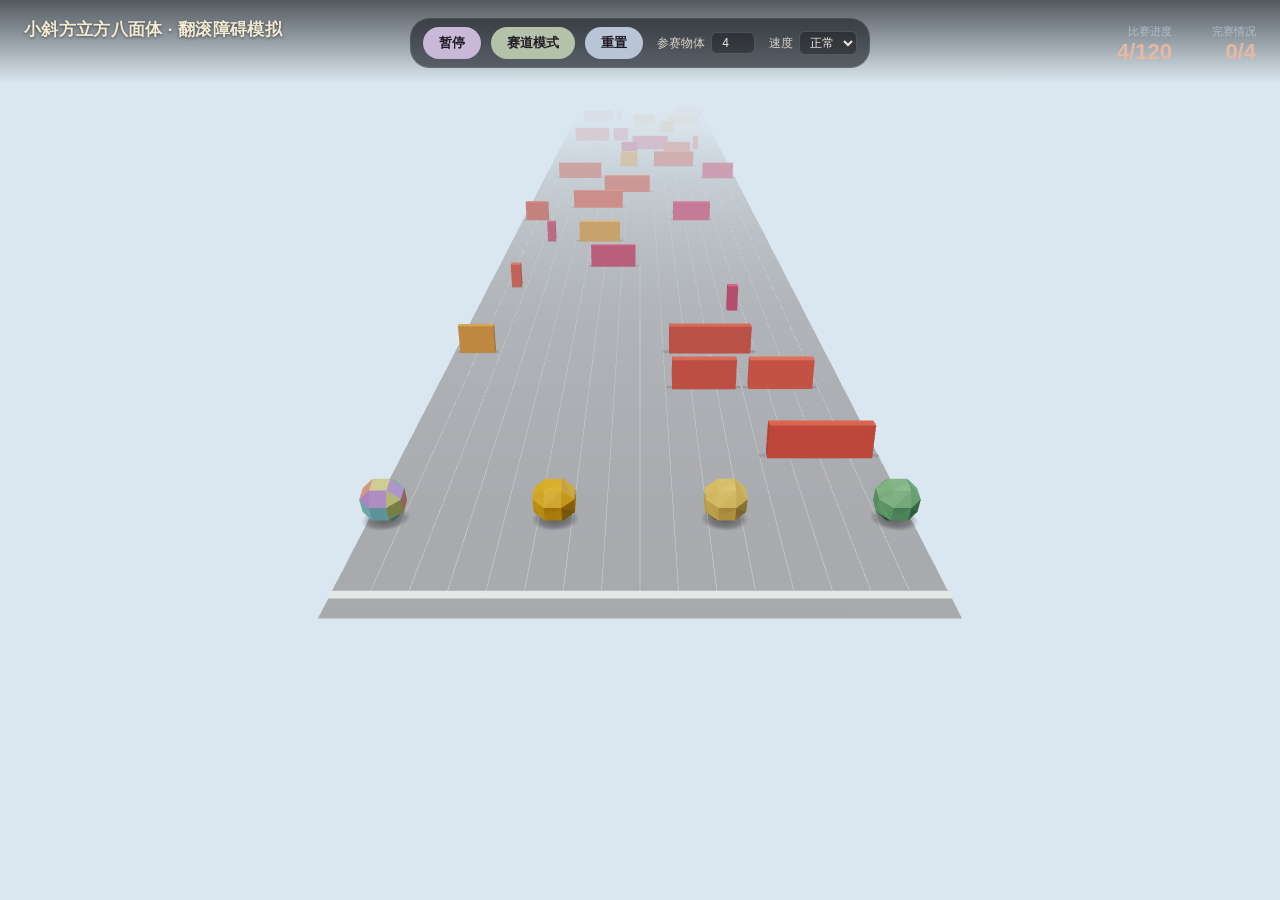
==== index.html @ 396340b4 "fix(compare): round 0's export already shows each racer's own vicinity frames[0] previously left exp" ====
<!doctype html>
<html lang="zh">
<head>
  <meta charset="utf-8" />
  <meta name="viewport" content="width=device-width, initial-scale=1" />
  <title>翻滚多面体 · 障碍模拟</title>
  <link rel="stylesheet" href="style.css?v=9" />
  <script type="importmap">
    {
      "imports": {
        "three": "./vendor/three.module.min.js"
      }
    }
  </script>
</head>
<body>
  <div id="app">
    <canvas id="scene"></canvas>
    <canvas id="scene2d"></canvas>

    <header id="hud">
      <h1>小斜方立方八面体 · 翻滚障碍模拟</h1>
      <div id="stats">
        <div class="stat"><span id="label-a" class="label">前进格数</span><span id="stat-a" class="value">0</span></div>
        <div class="stat"><span id="label-b" class="label">躲避次数</span><span id="stat-b" class="value">0</span></div>
      </div>
    </header>

    <div id="controls">
      <button id="btn-toggle" type="button">暂停</button>
      <button id="btn-gametype" type="button">赛道模式</button>
      <button id="btn-map-strategy" type="button" hidden>A* 寻路</button>
      <button id="btn-reset" type="button">重置</button>
      <button id="btn-save-map" type="button" hidden>保存地图</button>
      <button id="btn-open-map" type="button" hidden>打开地图</button>
      <!-- Compare mode only (see main.js syncRacerControl) - exports the
           current map info + the #compare-stats-panel's own numbers as a
           two-sheet .xlsx workbook, see Game#exportCompareExcel. -->
      <button id="btn-export-excel" type="button" hidden>导出数据(Excel)</button>
      <button id="btn-color-panel" type="button" hidden>颜色设置</button>
      <input id="open-map-file" type="file" accept="application/json" hidden style="display:none" />
      <!-- Only unhidden in agent mode 4 or compare mode (see main.js
           syncRacerControl), where there are enough controls to need a
           deliberate second row - every other mode/strategy keeps flowing
           everything into one row exactly as before. -->
      <div id="controls-break" hidden></div>
      <label id="racer-label">
        <span id="racer-label-text">参赛物体</span>
        <input id="racer-count" type="number" min="1" max="8" step="1" value="4" inputmode="numeric" />
      </label>
      <!-- Shared between agent mode 4 and compare mode - which underlying
           field these read/write (agent4MapSize/agent4Seed vs
           compareMapSize/compareSeed) depends on which one is active; see
           main.js syncRacerControl/applyAgent4MapSize/applyAgent4Seed. -->
      <label id="agent4-mapsize-label" hidden>
        地图边长
        <input id="agent4-mapsize" type="number" min="4" max="40" step="1" value="8" inputmode="numeric" />
      </label>
      <label id="agent4-seed-label" hidden>
        随机因子
        <input id="agent4-seed" type="number" step="1" value="-1" inputmode="numeric" title="-1 表示每次随机" />
      </label>
      <label id="compare-mode-label" hidden>
        寻路模式
        <select id="compare-mode">
          <option value="a">A</option>
          <option value="b">B</option>
          <option value="c">C</option>
          <option value="d">D</option>
        </select>
      </label>
      <label id="compare-prob-label" hidden>
        障碍物概率
        <input id="compare-prob" type="number" min="0" max="0.6" step="0.01" value="0.32" inputmode="decimal" />
      </label>
      <label id="speed-label">
        速度
        <select id="speed">
          <option value="slow">慢</option>
          <option value="normal" selected>正常</option>
          <option value="fast">快</option>
        </select>
      </label>
    </div>

    <!-- Only unhidden in agent mode 4 or compare mode (see main.js
         syncRacerControl), toggled open/closed independently by
         btn-color-panel. Populated dynamically (one swatch per current
         racer) by main.js's syncColorPanel. -->
    <div id="agent4-color-panel" hidden></div>

    <!-- Compare mode only - a small always-on readout of the current run's
         stats (see main.js's updateCompareStatsPanel, polled on an
         interval so it keeps advancing/settles correctly even though it
         isn't driven by Game#onStats). Rows are static; only the values get
         rewritten. -->
    <div id="compare-stats-panel" hidden>
      <div class="stat-row"><span>发现目标轮数</span><span id="compare-stat-discover">--</span></div>
      <div class="stat-row"><span>发现到完成轮数</span><span id="compare-stat-finish">--</span></div>
      <div class="stat-row"><span>总让位次数</span><span id="compare-stat-yields">0</span></div>
      <div class="stat-row"><span>无法到达数</span><span id="compare-stat-stuck">0</span></div>
      <div class="stat-row"><span>总步数</span><span id="compare-stat-steps">0</span></div>
      <div class="stat-row"><span>总轮数</span><span id="compare-stat-ticks">0</span></div>
      <div class="stat-row"><span>平均每轮耗时</span><span id="compare-stat-tickms">--</span></div>
    </div>
  </div>

  <script type="module" src="js/main.js?v=141"></script>
</body>
</html>
---- style.css ----
* {
  box-sizing: border-box;
}

/* The browser's default [hidden] { display: none } only wins on
   specificity ties - an ID-selector rule elsewhere that sets its own
   `display` (several control-bar labels do, to lay themselves out as a
   flex row) beats it and renders the element anyway despite `hidden` being
   set. This unconditionally wins instead, so toggling the `hidden`
   property/attribute from JS always actually hides the element. */
[hidden] {
  display: none !important;
}

html, body {
  margin: 0;
  padding: 0;
  width: 100%;
  height: 100%;
  background: #14181f;
  color: #ece6df;
  font-family: -apple-system, BlinkMacSystemFont, "Segoe UI", "PingFang SC", "Microsoft YaHei", sans-serif;
  overflow: hidden;
}

#app {
  position: relative;
  width: 100%;
  height: 100%;
}

#scene,
#scene2d {
  position: absolute;
  inset: 0;
  width: 100%;
  height: 100%;
  display: block;
}

#scene2d {
  display: none;
}

#hud {
  position: absolute;
  top: 0;
  left: 0;
  right: 0;
  padding: 18px 24px;
  display: flex;
  align-items: baseline;
  justify-content: space-between;
  gap: 16px;
  pointer-events: none;
  background: linear-gradient(to bottom, rgba(10, 12, 16, 0.65), transparent);
}

#hud h1 {
  font-size: 17px;
  font-weight: 600;
  margin: 0;
  letter-spacing: 0.02em;
  color: #f3ead2;
  text-shadow: 0 1px 3px rgba(0, 0, 0, 0.5);
}

#stats {
  display: flex;
  gap: 20px;
}

.stat {
  display: flex;
  flex-direction: column;
  align-items: flex-end;
  min-width: 64px;
}

.stat .label {
  font-size: 11px;
  color: #b9c4d6;
  opacity: 0.85;
}

.stat .value {
  font-size: 22px;
  font-weight: 700;
  color: #e8b7a0;
  font-variant-numeric: tabular-nums;
}

#controls {
  position: absolute;
  top: 18px;
  left: 50%;
  transform: translateX(-50%);
  display: flex;
  flex-wrap: wrap;
  justify-content: center;
  row-gap: 8px;
  column-gap: 10px;
  align-items: center;
  max-width: min(92vw, 900px);
  background: rgba(20, 24, 31, 0.6);
  border: 1px solid rgba(255, 255, 255, 0.08);
  backdrop-filter: blur(6px);
  padding: 8px 12px;
  border-radius: 20px;
}

/* Forces a line break right after it, but only when unhidden (agent mode 4
   - see main.js syncRacerControl) - every other mode/strategy leaves this
   hidden (0 width, no break) and just flows as one row like before. */
#controls-break {
  flex-basis: 100%;
  height: 0;
}

#controls button {
  appearance: none;
  border: none;
  background: #c9b8d8;
  color: #201a26;
  font-weight: 600;
  font-size: 13px;
  padding: 7px 16px;
  border-radius: 999px;
  cursor: pointer;
  transition: filter 0.15s ease;
  white-space: nowrap;
  flex: 0 0 auto;
}

#controls button:hover {
  filter: brightness(1.08);
}

#controls button:active {
  filter: brightness(0.95);
}

#btn-gametype {
  background: #b3c2a8 !important;
}

#btn-reset {
  background: #b9c4d6 !important;
}

#speed-label,
#racer-label,
#agent4-mapsize-label,
#agent4-seed-label,
#compare-mode-label,
#compare-prob-label {
  font-size: 12px;
  color: #d8d2c8;
  display: flex;
  align-items: center;
  gap: 6px;
  padding-left: 4px;
  white-space: nowrap;
  flex: 0 0 auto;
}

#speed-label select,
#racer-label input,
#agent4-mapsize-label input,
#agent4-seed-label input,
#compare-mode-label select,
#compare-prob-label input {
  background: rgba(0, 0, 0, 0.3);
  color: #ece6df;
  border: 1px solid rgba(255, 255, 255, 0.15);
  border-radius: 6px;
  padding: 3px 6px;
  font-size: 12px;
}

#racer-label input,
#agent4-mapsize-label input {
  width: 44px;
  text-align: center;
}

#agent4-seed-label input,
#compare-prob-label input {
  width: 68px;
  text-align: center;
}

#agent4-color-panel {
  position: absolute;
  top: 130px;
  left: 50%;
  transform: translateX(-50%);
  display: flex;
  flex-wrap: wrap;
  justify-content: center;
  gap: 8px;
  max-width: min(92vw, 900px);
  max-height: 40vh;
  overflow-y: auto;
  background: rgba(20, 24, 31, 0.75);
  border: 1px solid rgba(255, 255, 255, 0.08);
  backdrop-filter: blur(6px);
  padding: 10px 14px;
  border-radius: 16px;
}

.color-swatch {
  display: flex;
  align-items: center;
  gap: 5px;
  font-size: 11px;
  color: #d8d2c8;
  background: rgba(0, 0, 0, 0.25);
  border-radius: 8px;
  padding: 3px 6px 3px 8px;
  white-space: nowrap;
}

.color-swatch input[type="color"] {
  appearance: none;
  width: 22px;
  height: 22px;
  padding: 0;
  border: 1px solid rgba(255, 255, 255, 0.25);
  border-radius: 6px;
  background: none;
  cursor: pointer;
}

.color-swatch input[type="color"]::-webkit-color-swatch-wrapper {
  padding: 0;
}

.color-swatch input[type="color"]::-webkit-color-swatch {
  border: none;
  border-radius: 5px;
}

#compare-stats-panel {
  position: absolute;
  top: 90px;
  right: 18px;
  display: flex;
  flex-direction: column;
  gap: 4px;
  min-width: 168px;
  background: rgba(20, 24, 31, 0.75);
  border: 1px solid rgba(255, 255, 255, 0.08);
  backdrop-filter: blur(6px);
  padding: 10px 14px;
  border-radius: 12px;
  font-size: 12px;
  color: #d8d2c8;
  pointer-events: none;
}

#compare-stats-panel .stat-row {
  display: flex;
  justify-content: space-between;
  gap: 14px;
  white-space: nowrap;
}

#compare-stats-panel .stat-row span:last-child {
  color: #e8b7a0;
  font-variant-numeric: tabular-nums;
}

@media (max-width: 640px) {
  #hud {
    flex-direction: column;
    align-items: flex-start;
  }
  #stats {
    gap: 14px;
  }
}
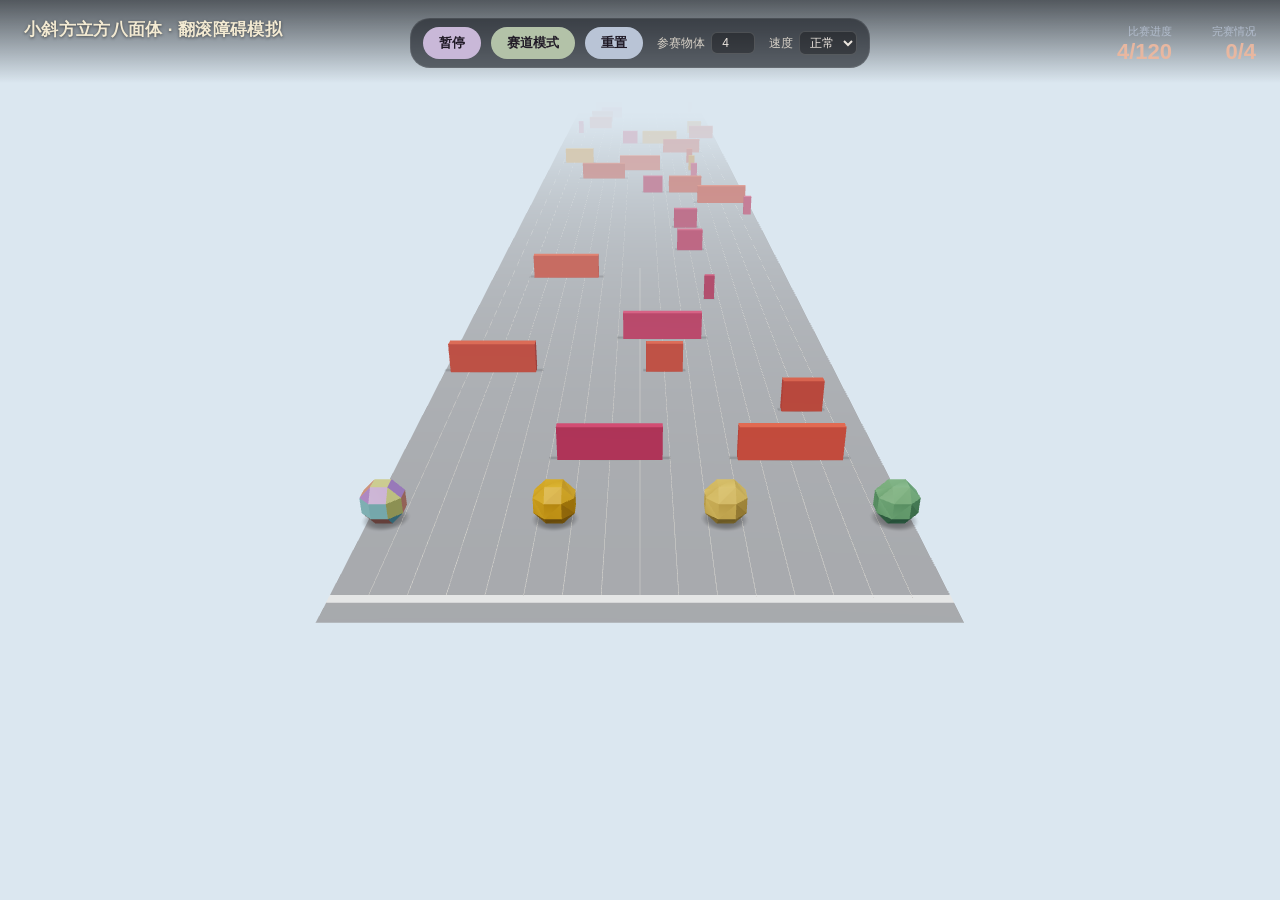
==== commit 3ddfc8e9: "fix(compare): a round is a real move, not one more rendered frame tickCount/frames[] previously coun" ====
--- a/index.html
+++ b/index.html
@@ -105,6 +105,6 @@
     </div>
   </div>
 
-  <script type="module" src="js/main.js?v=141"></script>
+  <script type="module" src="js/main.js?v=142"></script>
 </body>
 </html>
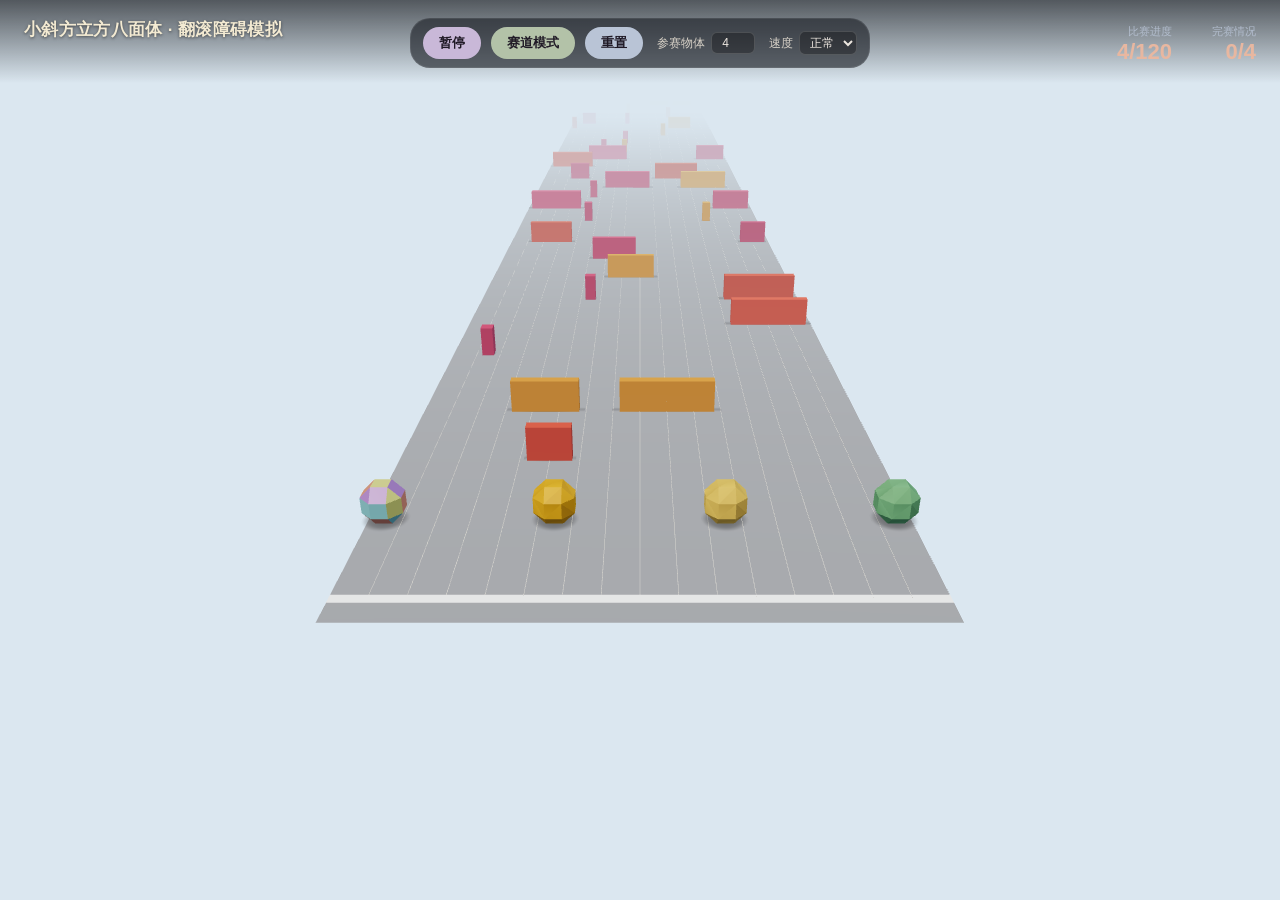
==== commit f005cc64: "feat(compare): mode C - settled racers drift toward the goal cluster's interior First pass at mode C" ====
--- a/index.html
+++ b/index.html
@@ -105,6 +105,6 @@
     </div>
   </div>
 
-  <script type="module" src="js/main.js?v=142"></script>
+  <script type="module" src="js/main.js?v=143"></script>
 </body>
 </html>
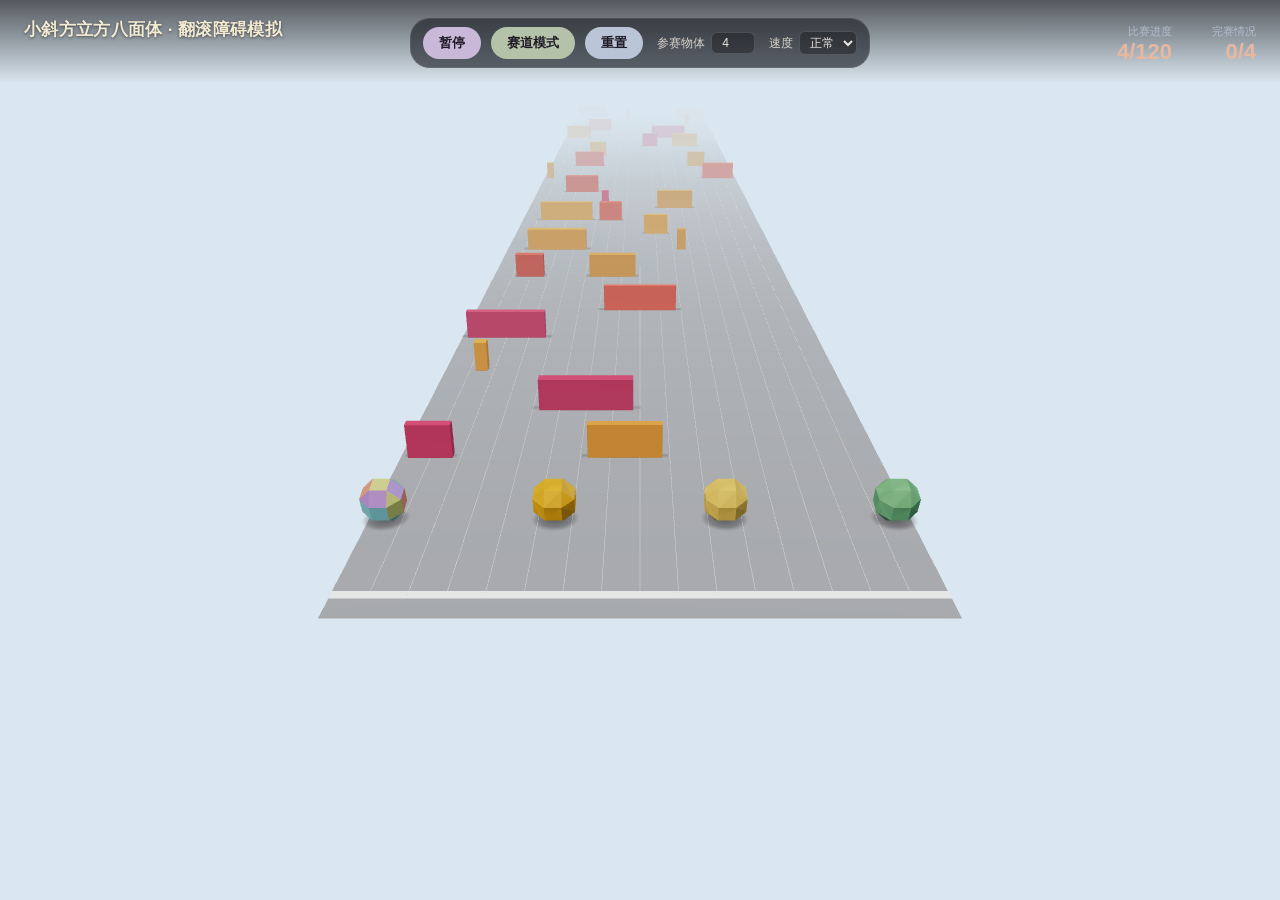
==== commit e8d85a63: "feat(compare): mode C settling uses a live reachability search, not static depth The static "depth f" ====
--- a/index.html
+++ b/index.html
@@ -105,6 +105,6 @@
     </div>
   </div>
 
-  <script type="module" src="js/main.js?v=143"></script>
+  <script type="module" src="js/main.js?v=144"></script>
 </body>
 </html>
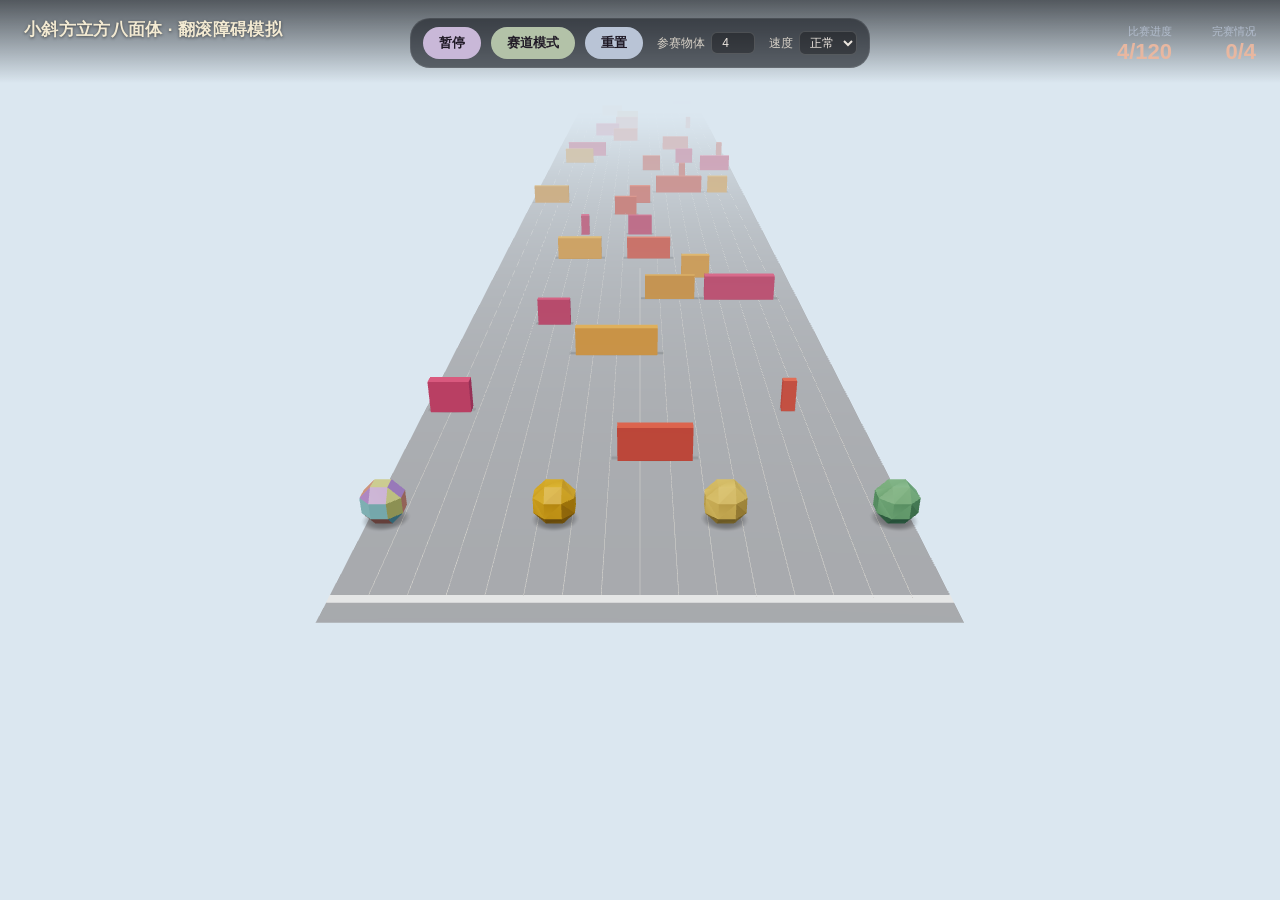
==== commit 660cb2e6: "feat(compare): mode C settling explores never-visited goals, not blockers Replaced the reachability-" ====
--- a/index.html
+++ b/index.html
@@ -105,6 +105,6 @@
     </div>
   </div>
 
-  <script type="module" src="js/main.js?v=144"></script>
+  <script type="module" src="js/main.js?v=145"></script>
 </body>
 </html>
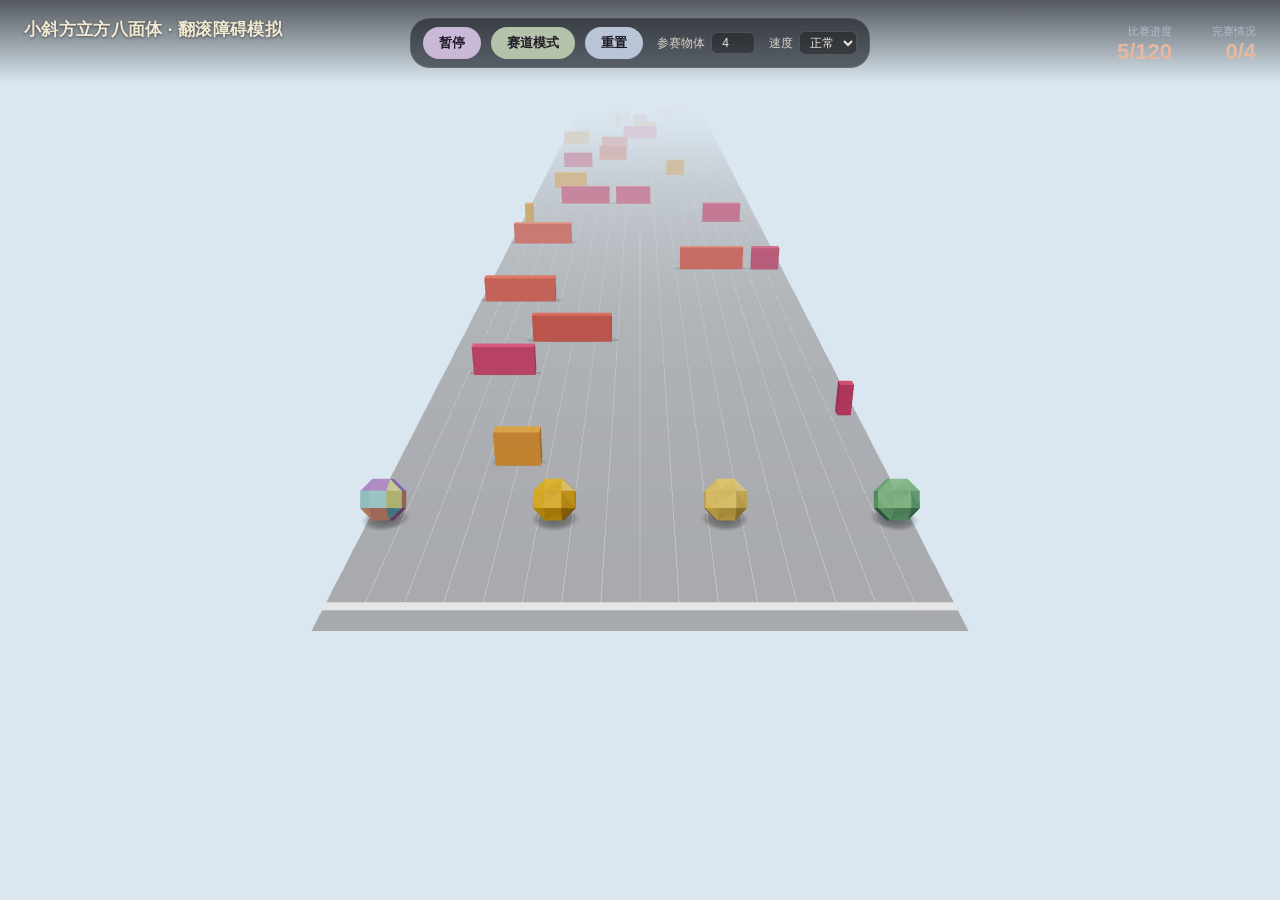
==== commit fd524bff: "feat(compare): add per-cell visit counts to the Excel export New third sheet, "格子访问次数" - a grid mirr" ====
--- a/index.html
+++ b/index.html
@@ -105,6 +105,6 @@
     </div>
   </div>
 
-  <script type="module" src="js/main.js?v=145"></script>
+  <script type="module" src="js/main.js?v=146"></script>
 </body>
 </html>
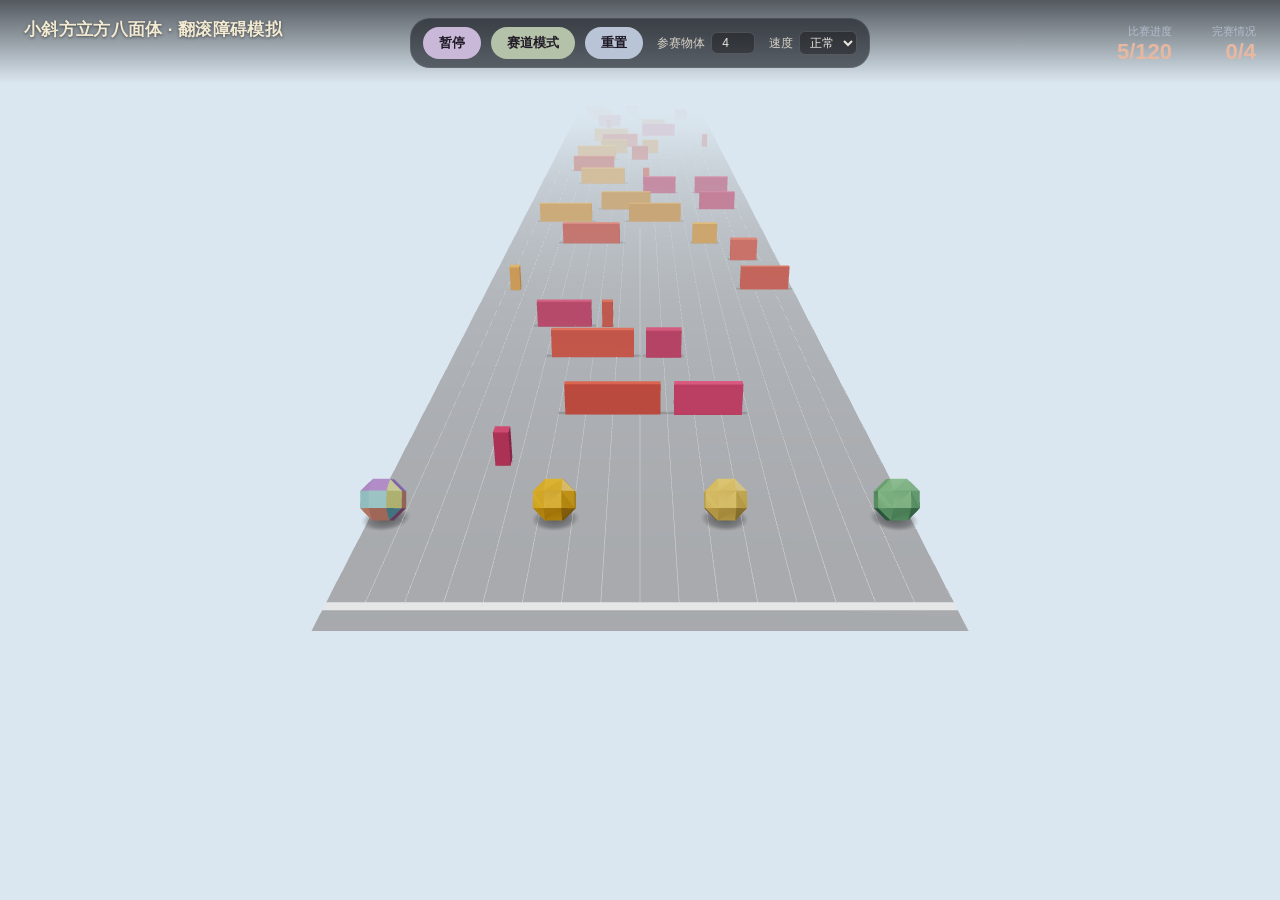
==== commit 86c1dbbc: "fix: replace per-cell visit grid sheet with single aggregate stat The previous commit added a full p" ====
--- a/index.html
+++ b/index.html
@@ -100,11 +100,12 @@
       <div class="stat-row"><span>总让位次数</span><span id="compare-stat-yields">0</span></div>
       <div class="stat-row"><span>无法到达数</span><span id="compare-stat-stuck">0</span></div>
       <div class="stat-row"><span>总步数</span><span id="compare-stat-steps">0</span></div>
+      <div class="stat-row"><span>格子重复经过次数</span><span id="compare-stat-repeatvisits">0</span></div>
       <div class="stat-row"><span>总轮数</span><span id="compare-stat-ticks">0</span></div>
       <div class="stat-row"><span>平均每轮耗时</span><span id="compare-stat-tickms">--</span></div>
     </div>
   </div>
 
-  <script type="module" src="js/main.js?v=146"></script>
+  <script type="module" src="js/main.js?v=147"></script>
 </body>
 </html>
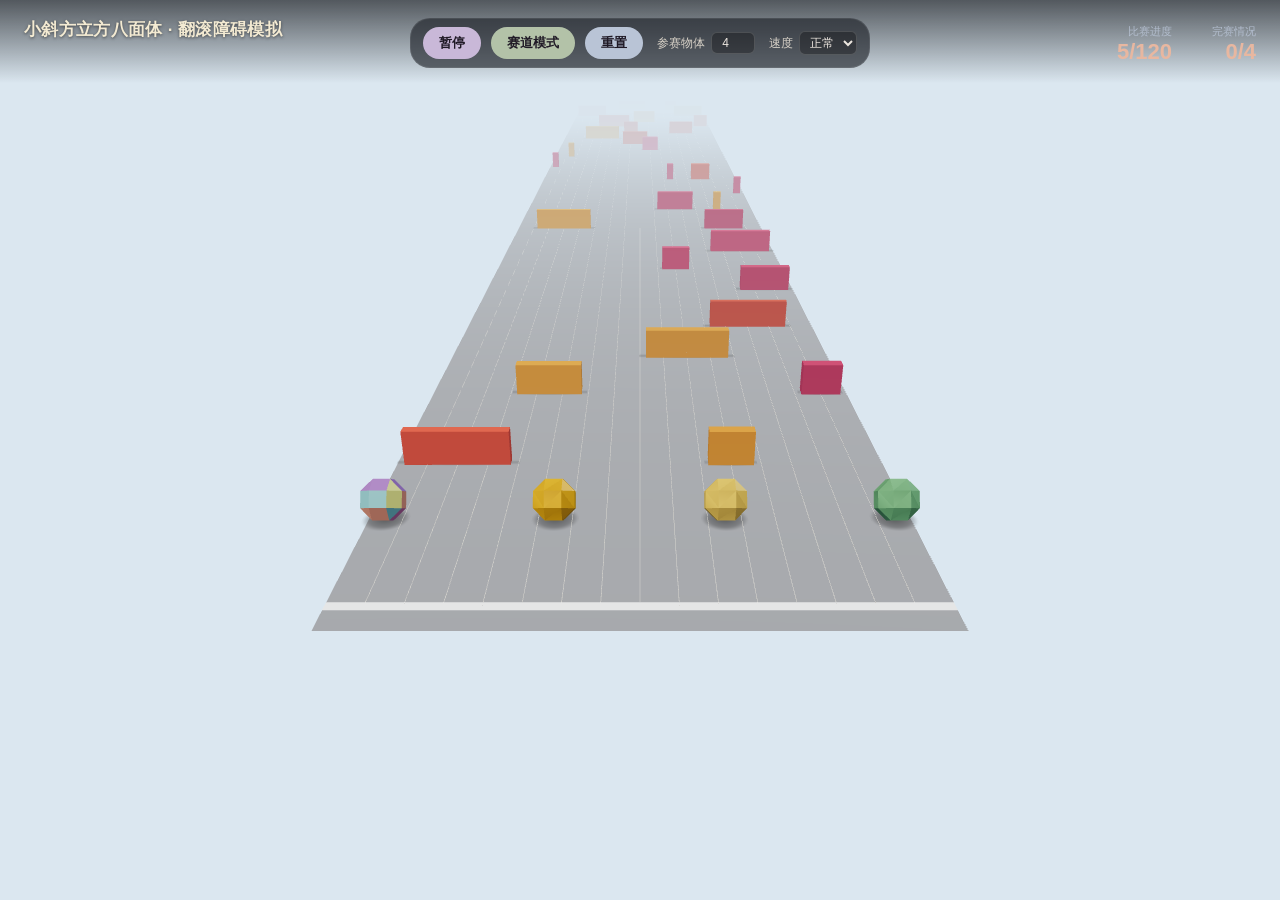
==== commit 80cdb5a0: "feat: add hidden Ctrl+Shift+Z shortcut to toggle trace file download saveCompareMap's trace .json is" ====
--- a/index.html
+++ b/index.html
@@ -106,6 +106,6 @@
     </div>
   </div>
 
-  <script type="module" src="js/main.js?v=147"></script>
+  <script type="module" src="js/main.js?v=148"></script>
 </body>
 </html>
